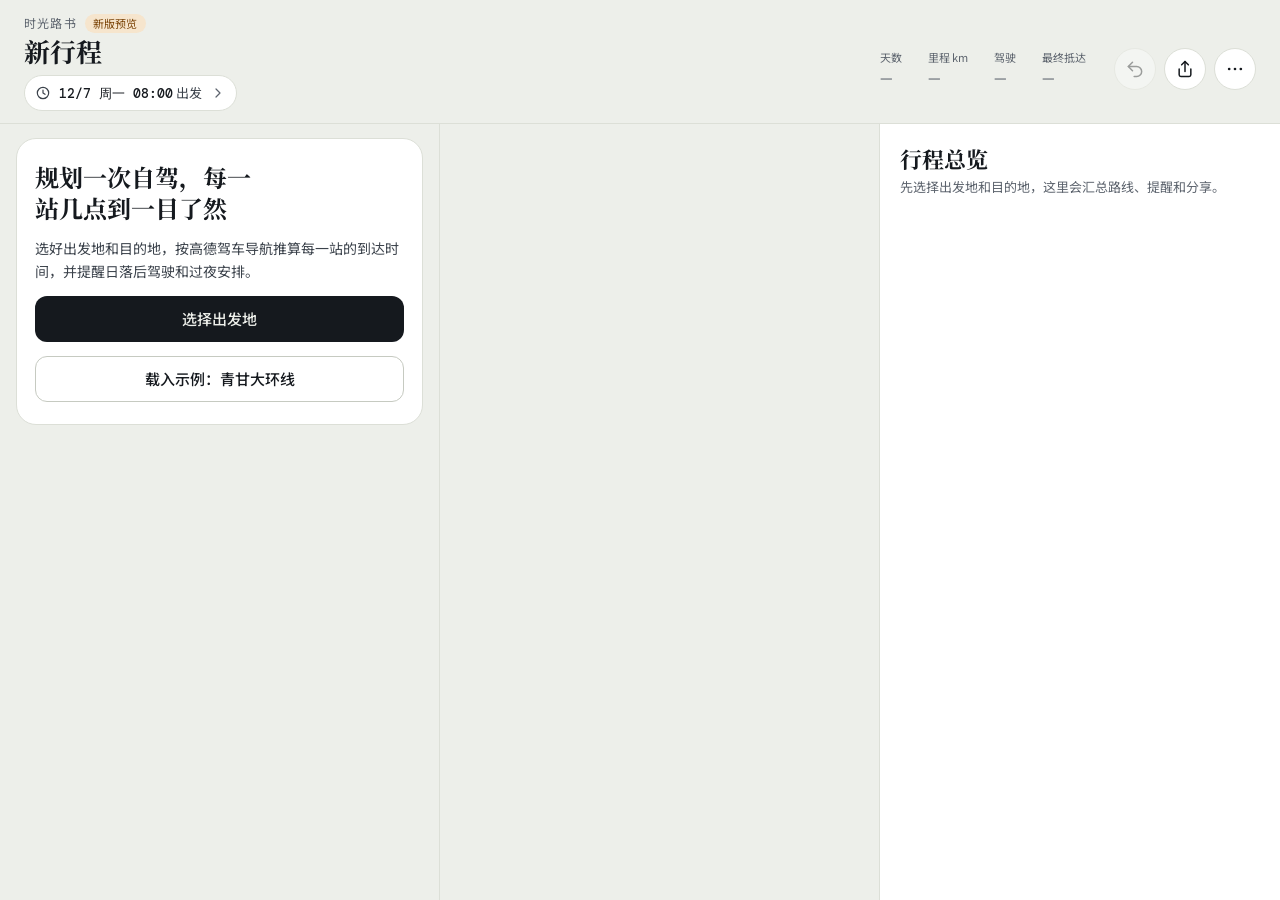
==== next/index.html @ 41a48119 "feat: add redesigned roadbook UI under /next/ with AMap navigation - New single-pass UI (one trip st" ====
<!doctype html>
<html lang="zh-CN">
<head>
  <meta charset="UTF-8">
  <meta name="viewport" content="width=device-width, initial-scale=1, viewport-fit=cover, interactive-widget=resizes-content">
  <meta name="theme-color" content="#EDEFEA" media="(prefers-color-scheme: light)">
  <meta name="theme-color" content="#0E1114" media="(prefers-color-scheme: dark)">
  <title>时光路书</title>
  <link rel="preconnect" href="https://fonts.googleapis.com">
  <link rel="preconnect" href="https://fonts.gstatic.com" crossorigin>
  <link rel="stylesheet" href="https://fonts.googleapis.com/css2?family=DM+Mono:wght@400;500&family=Noto+Sans+SC:wght@400;500;700&family=Noto+Serif+SC:wght@600;700&display=swap">
  <link rel="stylesheet" href="./app.css?v=20261012-next2">
  <script>try{var t=localStorage.getItem('roadbook.theme');if(t==='dark'||t==='light')document.documentElement.dataset.theme=t;}catch(e){}</script>
</head>
<body>
<div class="app" id="app">
  <header class="top">
    <div class="collapsible"><div>
      <div class="brand-row">时光路书 <span class="tag">新版预览</span></div>
      <h1 id="tripName">新行程</h1>
      <button class="depart-chip press" id="departChip" type="button"></button>
    </div></div>
    <div class="stats" aria-label="行程摘要">
      <div class="stat"><span>天数</span><strong id="stDays">—</strong></div>
      <div class="stat"><span>里程 km</span><strong id="stKm">—</strong></div>
      <div class="stat"><span>驾驶</span><strong id="stDrive">—</strong></div>
      <div class="stat"><span>最终抵达</span><strong id="stEnd">—</strong></div>
    </div>
    <div class="top-actions">
      <button class="icon-btn press" id="undoBtn" type="button" aria-label="撤销上一步" title="撤销（⌘Z）" disabled></button>
      <button class="icon-btn press" id="shareBtn" type="button" aria-label="分享与导出"></button>
      <button class="icon-btn press" id="moreBtn" type="button" aria-label="更多操作" aria-haspopup="menu" aria-expanded="false"></button>
    </div>
    <nav class="daychips" id="dayChips" aria-label="按天跳转"></nav>
  </header>

  <div class="panes">
    <section class="pane pane-trip is-active" id="paneTrip" aria-label="行程时间轴">
      <div class="pane-inner">
        <section class="welcome" id="welcome" hidden>
          <h2>规划一次自驾，每一站几点到一目了然</h2>
          <p>选好出发地和目的地，按高德驾车导航推算每一站的到达时间，并提醒日落后驾驶和过夜安排。</p>
          <button class="btn btn-primary press" id="pickOrigin" type="button">选择出发地</button>
          <button class="btn btn-ghost press" id="loadSample" type="button">载入示例：青甘大环线</button>
        </section>
        <section class="warns" id="warns" data-open="false" hidden>
          <button class="warns-head" id="warnsToggle" type="button" aria-expanded="false" aria-controls="warnsList"></button>
          <div class="warns-list" id="warnsList"><div id="warnsItems"></div></div>
        </section>
        <div class="tl-tools" id="tlTools">
          <h2>时间轴</h2>
          <button class="tool-btn press" id="reorderBtn" type="button"></button>
        </div>
        <div class="tl" id="tl"></div>
        <button class="add-big press" id="addBtn" type="button"></button>
        <p class="foot" id="foot">里程与驾驶时长来自高德驾车导航（高速优先）的基础预计时长，不含休息与临时路况。</p>
      </div>
    </section>

    <section class="pane pane-map" id="paneMap" aria-label="路线地图">
      <div class="pane-inner">
        <div class="map-days" id="mapDays" role="group" aria-label="按天筛选路线"></div>
        <div class="map-wrap" id="mapWrap">
          <div class="map" id="map">
            <svg id="mapSvg" aria-hidden="true"></svg>
            <div id="pins"></div>
            <div class="amap" id="amap" aria-label="高德地图路线"></div>
            <span class="map-loading" id="mapLoading" hidden><i class="spin"></i>正在加载高德地图</span>
            <span class="map-note" id="mapNote">示意图 · 高德地图暂不可用</span>
          </div>
        </div>
        <div class="day-list" id="dayList"></div>
      </div>
    </section>

    <section class="pane pane-done" id="paneDone" aria-label="总览">
      <div class="pane-inner" id="doneInner"></div>
    </section>

    <aside class="inspector" id="inspector" aria-label="站点详情与总览"></aside>
  </div>

  <nav class="tabbar" role="tablist" aria-label="视图">
    <span class="tab-ind" id="tabInd"></span>
    <button class="tab" role="tab" data-tab="trip" aria-selected="true" type="button"></button>
    <button class="tab" role="tab" data-tab="map" aria-selected="false" type="button"></button>
    <button class="tab" role="tab" data-tab="done" aria-selected="false" type="button"></button>
  </nav>
</div>

<div class="layer" id="layer" hidden>
  <div class="scrim" id="scrim"></div>
  <section class="sheet" id="sheet" role="dialog" aria-modal="true" aria-label="编辑" tabindex="-1">
    <div class="grab" aria-hidden="true"></div>
    <div class="sheet-body" id="sheetBody"></div>
  </section>
</div>

<div class="toast" id="toast" role="status" aria-live="polite"><span id="toastMsg"></span><button id="toastUndo" type="button" hidden>撤销</button></div>

<!-- config.js 只包含公开的 Worker 地址；高德 Key 与安全码留在 Worker Secrets。 -->
<script src="../config.js?v=20260911-turnstile1"></script>
<script src="./api.js?v=20261012-next1"></script>
<script src="./app.js?v=20261012-next2"></script>
</body>
</html>
---- next/app.css ----
/* Layout: phone = header + one scrolling pane + tab bar, panels slide up as sheets.
   Desktop (>=1000px) = header over three columns: timeline | map | inspector. */
:root{
  --bg:#EDEFEA; --surface:#FFFFFF; --surface-2:#F6F7F3; --sunken:#E4E7E0;
  --ink:#15191E; --ink-2:#3B424B; --ink-3:#5C636D; --line:#DCDFD7; --line-2:#C6CAC1;
  --accent:#B4640F; --accent-ink:#FFFFFF; --accent-soft:#F6E5CD;
  --warn-bg:#FFF4E2; --warn-line:#EFD2A6; --warn-ink:#7A4306; --warn-chip:#FFE3BA;
  --ok-bg:#E1EFE4; --ok-ink:#1E6A34; --danger:#A3261D; --danger-line:#EDCDC9; --on-danger:#FFFFFF;
  --night-bg:#E6E9F3; --night-ink:#283353;
  --route:#2F6FD1; --route-halo:#FFFFFF; --map-bg:#E3E7DE; --map-grid:#D2D7CC;
  --scrim:rgba(17,20,24,.38); --toast-act:#F3B66A; --pulse:rgba(180,100,15,.45);
  --shadow:0 1px 2px rgba(20,24,28,.05),0 6px 20px rgba(20,24,28,.07);
  --shadow-lift:0 10px 30px rgba(20,24,28,.18),0 2px 6px rgba(20,24,28,.10);
  --f-display:'Noto Serif SC','Songti SC','STSong',serif;
  --f-body:'Noto Sans SC','PingFang SC','Hiragino Sans GB','Microsoft YaHei',system-ui,sans-serif;
  --f-mono:'DM Mono',ui-monospace,'SF Mono',Menlo,monospace;
  --spring:cubic-bezier(.32,.72,0,1); --out:cubic-bezier(.2,.8,.2,1);
}
@media (prefers-color-scheme: dark){:root:not([data-theme="light"]){
  --bg:#0E1114; --surface:#171B20; --surface-2:#1C2127; --sunken:#11151A;
  --ink:#E8EBEE; --ink-2:#BCC2C9; --ink-3:#8E959E; --line:#272D34; --line-2:#39414A;
  --accent:#E3A050; --accent-ink:#1A1206; --accent-soft:#3A2A15;
  --warn-bg:#251E13; --warn-line:#4A3820; --warn-ink:#F2C27F; --warn-chip:#45331A;
  --ok-bg:#15281B; --ok-ink:#8BD19E; --danger:#F08A80; --danger-line:#4A2522; --on-danger:#1A0806;
  --night-bg:#1B2135; --night-ink:#C7CFEC;
  --route:#6EA2F0; --route-halo:#0E1114; --map-bg:#15191D; --map-grid:#20262C;
  --scrim:rgba(0,0,0,.55); --toast-act:#9A520A; --pulse:rgba(227,160,80,.5);
  --shadow:0 1px 2px rgba(0,0,0,.4),0 6px 20px rgba(0,0,0,.3);
  --shadow-lift:0 12px 34px rgba(0,0,0,.55),0 2px 6px rgba(0,0,0,.4);
  color-scheme:dark;
}}
:root[data-theme="dark"]{
  --bg:#0E1114; --surface:#171B20; --surface-2:#1C2127; --sunken:#11151A;
  --ink:#E8EBEE; --ink-2:#BCC2C9; --ink-3:#8E959E; --line:#272D34; --line-2:#39414A;
  --accent:#E3A050; --accent-ink:#1A1206; --accent-soft:#3A2A15;
  --warn-bg:#251E13; --warn-line:#4A3820; --warn-ink:#F2C27F; --warn-chip:#45331A;
  --ok-bg:#15281B; --ok-ink:#8BD19E; --danger:#F08A80; --danger-line:#4A2522; --on-danger:#1A0806;
  --night-bg:#1B2135; --night-ink:#C7CFEC;
  --route:#6EA2F0; --route-halo:#0E1114; --map-bg:#15191D; --map-grid:#20262C;
  --scrim:rgba(0,0,0,.55); --toast-act:#9A520A; --pulse:rgba(227,160,80,.5);
  --shadow:0 1px 2px rgba(0,0,0,.4),0 6px 20px rgba(0,0,0,.3);
  --shadow-lift:0 12px 34px rgba(0,0,0,.55),0 2px 6px rgba(0,0,0,.4);
  color-scheme:dark;
}

*,*::before,*::after{box-sizing:border-box}
[hidden]{display:none!important}
html,body{height:100%;margin:0}
body{background:var(--bg);color:var(--ink);font-family:var(--f-body);font-size:15px;line-height:1.5;overflow:hidden;-webkit-font-smoothing:antialiased;-webkit-tap-highlight-color:transparent}
button{font:inherit;color:inherit;background:none;border:0;padding:0;margin:0;cursor:pointer;text-align:inherit}
button:disabled{cursor:default}
input{font:inherit;color:inherit}
h1,h2,h3,p{margin:0}
:focus-visible{outline:2px solid var(--accent);outline-offset:2px}
.mono{font-family:var(--f-mono);font-variant-numeric:tabular-nums}
.ic{display:inline-flex;flex:none}
.stack{display:flex;flex-direction:column;min-width:0}
.g6{gap:6px}.g10{gap:10px}.g14{gap:14px}
.lbl{font-size:12px;color:var(--ink-3);letter-spacing:.02em}
.press{transition:transform .18s var(--out),background-color .2s,border-color .2s,color .2s,box-shadow .2s}
.press:active:not(:disabled){transform:scale(.96)}
.sr-copy{position:fixed;left:-9999px;top:0;opacity:0}

/* ---------- shell ---------- */
.app{height:100%;display:grid;grid-template-columns:minmax(0,1fr);grid-template-rows:auto minmax(0,1fr) auto;max-width:620px;margin:0 auto;position:relative;background:var(--bg)}
.top{position:relative;z-index:6;padding:calc(12px + env(safe-area-inset-top,0px)) 16px 0;background:var(--bg);border-bottom:1px solid var(--line)}
.collapsible{display:grid;grid-template-rows:1fr;transition:grid-template-rows .36s var(--spring),opacity .22s}
.collapsible>div{min-height:0;overflow:hidden}
.app.collapsed .collapsible{grid-template-rows:0fr;opacity:0}
.brand-row{display:flex;align-items:center;gap:8px;font-size:12px;color:var(--ink-3);letter-spacing:.1em}
.tag{letter-spacing:.02em;font-size:11px;padding:1px 8px;border-radius:999px;background:var(--accent-soft);color:var(--warn-ink)}
h1{font-family:var(--f-display);font-size:26px;line-height:1.25;font-weight:700;margin-top:2px;padding-right:150px;text-wrap:balance}
.depart-chip{display:inline-flex;align-items:center;gap:8px;min-height:36px;margin:10px 0 12px;padding:0 10px 0 10px;border-radius:999px;background:var(--surface);border:1px solid var(--line);font-size:13px;color:var(--ink-2);max-width:100%}
.depart-chip strong{font-family:var(--f-mono);font-weight:500;color:var(--ink)}
.depart-chip .ic:last-child{color:var(--ink-3)}
.top-actions{position:absolute;right:16px;top:calc(14px + env(safe-area-inset-top,0px));display:flex;gap:8px;transition:opacity .2s,transform .3s var(--spring)}
.app.collapsed .top-actions{opacity:0;transform:translateY(-8px);pointer-events:none}
.icon-btn{width:42px;height:42px;border-radius:999px;display:grid;place-items:center;background:var(--surface);border:1px solid var(--line)}
.icon-btn:disabled{opacity:.38}
.stats{display:grid;grid-template-columns:minmax(0,.8fr) minmax(0,1fr) minmax(0,1fr) minmax(0,1.55fr);background:var(--surface);border:1px solid var(--line);border-radius:14px;padding:8px 0;margin-bottom:10px}
.stat{display:flex;flex-direction:column;align-items:center;gap:1px;min-width:0;overflow:hidden}
.stat+.stat{border-left:1px solid var(--line)}
.stat span{font-size:11px;color:var(--ink-3)}
.stat strong{display:inline-block;font-family:var(--f-mono);font-variant-numeric:tabular-nums;font-size:15px;font-weight:500;white-space:nowrap}
.daychips{display:flex;gap:6px;overflow-x:auto;scrollbar-width:none;margin:0 -16px;padding:0 16px 10px;scroll-padding-inline:16px}
.daychips::-webkit-scrollbar{display:none}
.dchip{flex:none;display:flex;flex-direction:column;gap:3px;padding:7px 11px 9px;min-width:84px;border-radius:12px;border:1px solid var(--line);background:var(--surface)}
.dchip b{font-size:13px}
.dchip span{font-size:11px;color:var(--ink-3)}
.dchip i{display:block;height:3px;border-radius:2px;background:var(--sunken);position:relative;overflow:hidden;margin-top:2px}
.dchip i::after{content:"";position:absolute;inset:0 auto 0 0;width:var(--w,0%);background:var(--accent);border-radius:2px;transition:width .4s var(--spring)}
.dchip.long i::after{background:var(--danger)}
.dchip.on{background:var(--ink);border-color:var(--ink);color:var(--bg)}
.dchip.on span{color:inherit;opacity:.72}
.dchip.on i{background:color-mix(in srgb,var(--bg) 25%,transparent)}

.panes{position:relative;min-height:0}
.pane{position:absolute;inset:0;overflow-y:auto;overscroll-behavior:contain;display:none}
.pane.is-active{display:block}
.inspector{display:none}
.pane-inner{padding:14px 16px 40px;display:flex;flex-direction:column;gap:14px}

/* ---------- warnings ---------- */
.warns{background:var(--warn-bg);border:1px solid var(--warn-line);border-radius:16px;overflow:hidden}
.warns-head{display:flex;align-items:center;gap:8px;width:100%;padding:12px 14px;color:var(--warn-ink);font-weight:700;font-size:14px}
.warns-head .ic:last-child{margin-left:auto;transition:transform .3s var(--spring)}
.warns[data-open="true"] .warns-head .ic:last-child{transform:rotate(90deg)}
.warns-list{display:grid;grid-template-rows:0fr;transition:grid-template-rows .34s var(--spring)}
.warns[data-open="true"] .warns-list{grid-template-rows:1fr}
.warns-list>div{min-height:0;overflow:hidden;display:flex;flex-direction:column;padding:0 6px}
.warn-item{display:flex;align-items:center;gap:8px;min-height:40px;padding:6px 8px 6px 34px;border-radius:10px;font-size:13px;color:var(--warn-ink);text-align:left}
.warn-item:last-child{margin-bottom:6px}
.warn-item:hover{background:var(--warn-chip)}
.warn-item span{flex:1}

/* ---------- timeline ---------- */
.tl-tools{display:flex;align-items:center;justify-content:space-between;gap:8px}
.tl-tools h2{font-size:13px;color:var(--ink-3);font-weight:500;letter-spacing:.06em}
.tool-btn{display:inline-flex;align-items:center;gap:6px;height:36px;padding:0 12px;border-radius:10px;border:1px solid var(--line);background:var(--surface);font-size:13px}
.tl{--tc:50px;--rc:20px;--g:10px;position:relative;display:flex;flex-direction:column}
.tl::before{content:"";position:absolute;top:12px;bottom:18px;left:calc(var(--tc) + var(--g) + var(--rc)/2 - 1px);width:2px;border-radius:1px;background:var(--line)}
.row{display:grid;grid-template-columns:var(--tc) var(--rc) minmax(0,1fr);column-gap:var(--g);align-items:center;position:relative}
.row-day{position:sticky;top:-14px;z-index:4;background:var(--bg);display:flex;align-items:baseline;justify-content:space-between;flex-wrap:wrap;gap:4px 10px;padding:16px 0 8px}
.row-day h3{font-family:var(--f-display);font-size:19px;font-weight:700}
.day-l{display:flex;align-items:baseline;gap:8px}
.day-date{font-size:13px;color:var(--ink-3)}
.day-r{display:flex;align-items:center;gap:6px;font-size:12px;color:var(--ink-3)}
.pill{font-size:11px;font-weight:700;border-radius:6px;padding:2px 7px;white-space:nowrap}
.pill.warn{background:var(--warn-chip);color:var(--warn-ink)}
.tcol{display:flex;flex-direction:column;align-items:flex-end;gap:2px}
.time{font-family:var(--f-mono);font-variant-numeric:tabular-nums;font-size:16px;font-weight:500}
.time.flash{animation:timeFlash 1.3s var(--out) both}
@keyframes timeFlash{0%{color:var(--accent)}70%{color:var(--accent)}100%{color:var(--ink)}}
.delta{font-family:var(--f-mono);font-size:10.5px;line-height:1.5;padding:0 5px;border-radius:5px;background:var(--accent-soft);color:var(--warn-ink);white-space:nowrap}
.delta.neg{background:var(--ok-bg);color:var(--ok-ink)}
.dot{justify-self:center;width:14px;height:14px;border-radius:50%;background:var(--c,var(--line-2));box-shadow:0 0 0 3px var(--bg);transition:background .4s}
.ring{justify-self:center;width:12px;height:12px;border-radius:50%;border:2px solid var(--ink);background:var(--bg);box-shadow:0 0 0 3px var(--bg)}
.row-dep{min-height:38px}
.row-dep .t{font-family:var(--f-mono);font-size:14px;text-align:right}
.dep-body{display:flex;align-items:center;gap:8px;font-size:13px;color:var(--ink-2)}
.dep-edit{display:inline-flex;align-items:center;gap:4px;height:30px;padding:0 10px;border-radius:999px;border:1px solid var(--line);background:var(--surface);font-size:12px;color:var(--ink-2)}
.row-stop{padding:3px 0}
.swipe{position:relative;border-radius:14px}
.swipe-acts{position:absolute;top:0;bottom:0;right:0;display:flex;gap:6px;opacity:var(--reveal,0);transition:opacity .2s}
.sa{width:68px;border-radius:12px;display:flex;flex-direction:column;align-items:center;justify-content:center;gap:2px;font-size:12px;font-weight:500}
.sa-skip{background:var(--sunken);color:var(--ink)}
.sa-del{background:var(--danger);color:var(--on-danger)}
.card{position:relative;z-index:1;display:flex;flex-direction:column;gap:4px;width:100%;padding:11px 12px;background:var(--surface);border:1px solid var(--line);border-radius:14px;touch-action:pan-y;user-select:none;-webkit-user-select:none;transition:transform .42s var(--spring),border-color .2s,box-shadow .2s,background-color .2s}
.card:hover{border-color:var(--line-2)}
.card:active{background:var(--surface-2)}
.row-stop.is-sel .card{border-color:var(--ink);box-shadow:0 0 0 1px var(--ink)}
.row-stop.skipped .card{background:transparent;border-style:dashed}
.row-stop.skipped .name{color:var(--ink-3);text-decoration:line-through;text-decoration-thickness:1px}
.row-stop.skipped .dot{background:var(--bg);box-shadow:0 0 0 3px var(--bg),inset 0 0 0 2px var(--line-2)}
.card-top{display:flex;align-items:baseline;gap:8px;min-width:0}
.num{font-family:var(--f-mono);font-size:12px;font-weight:500;color:var(--accent)}
.name{font-size:16px;font-weight:700;line-height:1.35;overflow-wrap:anywhere}
.card-meta{display:flex;align-items:center;gap:4px 10px;flex-wrap:wrap;font-size:12.5px;color:var(--ink-3)}
.phase{display:inline-flex;align-items:center;gap:5px;color:var(--ink-2)}
.phase i{width:8px;height:8px;border-radius:50%;background:var(--c,var(--line-2))}
.row-leg{min-height:40px}
.leg-body{display:flex;align-items:center;gap:8px;flex-wrap:wrap;min-height:40px;padding:2px 0;font-size:13px;color:var(--ink-3)}
.leg-add{margin-left:auto;width:32px;height:32px;border-radius:50%;display:grid;place-items:center;color:var(--ink-3);border:1px dashed var(--line-2)}
.leg-add:hover{color:var(--ink);border-color:var(--ink-3)}
@media (hover:hover){.leg-add{opacity:0}.row-leg:hover .leg-add,.leg-add:focus-visible{opacity:1}}
.row-night{padding:4px 0}
.night{grid-column:3;display:flex;align-items:center;gap:8px;flex-wrap:wrap;padding:8px 8px 8px 12px;border-radius:12px;background:var(--night-bg);color:var(--night-ink);font-size:13px;transition:background .3s,color .3s}
.night b{font-weight:700}
.night.warn{background:var(--warn-chip);color:var(--warn-ink)}
.night-btn{margin-left:auto;height:30px;padding:0 10px;border-radius:8px;background:var(--surface);color:var(--ink);font-size:12px;font-weight:500;border:1px solid var(--warn-line)}
.pulse{animation:pulse 1s var(--out) .25s}
@keyframes pulse{0%{box-shadow:0 0 0 0 var(--pulse)}60%{box-shadow:0 0 0 8px transparent}100%{box-shadow:0 0 0 0 transparent}}
.add-big{display:flex;align-items:center;justify-content:center;gap:8px;height:50px;border-radius:14px;border:1.5px dashed var(--line-2);font-size:15px;font-weight:500;color:var(--ink)}
.add-big:hover{border-color:var(--ink-3);background:var(--surface-2)}
.empty{padding:18px;border-radius:16px;background:var(--surface);border:1px solid var(--line);font-size:14px;color:var(--ink-2)}
.foot{font-size:12px;color:var(--ink-3);line-height:1.6}

/* ---------- map ---------- */
.pane-map .pane-inner{gap:12px}
.map-days{display:flex;gap:6px;overflow-x:auto;scrollbar-width:none;padding-bottom:2px}
.map-days::-webkit-scrollbar{display:none}
.mchip{flex:none;height:34px;padding:0 12px;border-radius:999px;border:1px solid var(--line);background:var(--surface);font-size:13px}
.mchip[aria-pressed="true"]{background:var(--ink);color:var(--bg);border-color:var(--ink)}
.map-wrap{position:relative;display:flex;align-items:center;justify-content:center;min-height:0}
.map{position:relative;border-radius:18px;background:var(--map-bg);border:1px solid var(--line);overflow:hidden;flex:none}
.map svg{position:absolute;inset:0;width:100%;height:100%;display:block}
.g-line{stroke:var(--map-grid);fill:none}
.leg-h{stroke:var(--route-halo);fill:none;stroke-linecap:round;transition:opacity .3s}
.leg-l{stroke:var(--route);fill:none;stroke-linecap:round;transition:opacity .3s,stroke .3s}
.leg-l.hot{stroke:var(--accent)}
.dim{opacity:.18}
.pin{position:absolute;transform:translate(-50%,-50%);width:30px;height:30px;border-radius:50%;display:grid;place-items:center;background:var(--surface);color:var(--ink);border:1.5px solid var(--ink);font-family:var(--f-mono);font-size:11px;font-weight:500;transition:transform .3s var(--spring),background .2s,color .2s,opacity .3s;z-index:1}
.pin:hover{z-index:3}
.pin.on{background:var(--ink);color:var(--bg);transform:translate(-50%,-50%) scale(1.18);z-index:4}
.pin.night::after{content:"";position:absolute;right:-3px;top:-3px;width:9px;height:9px;border-radius:50%;background:var(--night-ink);box-shadow:0 0 0 2px var(--map-bg)}
.pin .pl{position:absolute;bottom:calc(100% + 7px);left:50%;transform:translateX(-50%) translateY(4px);white-space:nowrap;padding:3px 8px;border-radius:8px;background:var(--ink);color:var(--bg);font-family:var(--f-body);font-size:12px;opacity:0;pointer-events:none;transition:opacity .2s,transform .25s var(--spring)}
.pin.on .pl,.pin:hover .pl,.pin:focus-visible .pl{opacity:1;transform:translateX(-50%)}
.map-note{position:absolute;right:10px;bottom:8px;font-size:11px;color:var(--ink-3)}
.day-list{display:flex;flex-direction:column}
.day-line{display:flex;align-items:baseline;justify-content:space-between;gap:10px;min-height:48px;padding:6px 2px;border-bottom:1px solid var(--line);text-align:left;width:100%}
.day-line b{font-size:14px}
.day-line span{font-size:13px;color:var(--ink-3)}

/* ---------- panels (overview / done) ---------- */
.ov-head h2{font-family:var(--f-display);font-size:22px}
.ov-head p{font-size:13px;color:var(--ink-3);margin-top:2px}
.panel{background:var(--surface);border:1px solid var(--line);border-radius:16px;padding:16px;display:flex;flex-direction:column;gap:10px}
.panel h3{font-size:15px;font-weight:700}
.panel p{font-size:13px;color:var(--ink-2);line-height:1.6}
.status{flex-direction:row;align-items:center;gap:12px}
.okdot{width:36px;height:36px;border-radius:50%;display:grid;place-items:center;background:var(--ok-bg);color:var(--ok-ink);flex:none}
.btn{display:inline-flex;align-items:center;justify-content:center;gap:8px;min-height:46px;padding:0 16px;border-radius:12px;font-size:15px;font-weight:500}
.btn-sm{min-height:36px;padding:0 12px;font-size:13px;border-radius:10px}
.btn-primary{background:var(--ink);color:var(--bg)}
.btn-accent{background:var(--accent);color:var(--accent-ink)}
.btn-ghost{background:var(--surface);border:1px solid var(--line-2)}
.btn.loading{opacity:.7}
.btn.loading .ic{animation:spin 1s linear infinite}
@keyframes spin{to{transform:rotate(360deg)}}
.btn-row{display:grid;grid-template-columns:repeat(2,minmax(0,1fr));gap:8px}
.wl{display:flex;flex-direction:column}
.wl .warn-item{padding-left:8px}

/* ---------- editor ---------- */
.ed{display:flex;flex-direction:column;gap:14px}
.ed-back{display:none;align-items:center;gap:4px;align-self:flex-start;height:34px;padding:0 10px 0 4px;border-radius:9px;font-size:13px;color:var(--ink-2)}
.ed-back:hover{background:var(--sunken)}
.ed-head{display:flex;align-items:flex-start;justify-content:space-between;gap:12px}
.ed-num{font-family:var(--f-mono);font-size:12px;color:var(--accent)}
.ed-name{font-family:var(--f-display);font-size:22px;line-height:1.3;font-weight:700;text-wrap:balance}
.ed-region{font-size:13px;color:var(--ink-3)}
.sunbox{background:var(--surface-2);border:1px solid var(--line);border-radius:16px;padding:12px 14px 10px;display:flex;flex-direction:column;gap:8px}
.sun-top{display:flex;align-items:flex-end;justify-content:space-between;gap:8px;flex-wrap:wrap}
.big{display:inline-block;font-family:var(--f-mono);font-variant-numeric:tabular-nums;font-size:28px;font-weight:500;line-height:1.2}
.phase-lg{display:inline-flex;align-items:center;gap:6px;font-size:13px;color:var(--ink-2);padding:4px 10px;border-radius:999px;background:var(--surface);border:1px solid var(--line)}
.phase-lg i{width:10px;height:10px;border-radius:50%;background:var(--c)}
.daybar{position:relative;height:10px;border-radius:5px;margin-top:8px}
.daybar .stay{position:absolute;top:-4px;bottom:-4px;border:2px solid var(--ink);border-radius:7px;transition:left .42s var(--spring),width .42s var(--spring)}
.daybar .mk{position:absolute;top:50%;width:4px;height:20px;border-radius:2px;background:var(--ink);transform:translate(-50%,-50%);box-shadow:0 0 0 2px var(--surface-2);transition:left .42s var(--spring)}
.ticks{display:flex;justify-content:space-between;font-size:10.5px;color:var(--ink-3)}
.sun-text{font-size:13px;color:var(--ink-2)}
.note{font-size:14px;color:var(--ink-2);padding:12px 14px;border-radius:12px;background:var(--surface-2)}
.seg{position:relative;display:grid;grid-template-columns:1fr 1fr;background:var(--sunken);border-radius:12px;padding:4px}
.seg button{position:relative;z-index:1;height:40px;border-radius:9px;font-size:14px;color:var(--ink-3);text-align:center;transition:color .25s}
.seg button[aria-pressed="true"]{color:var(--ink);font-weight:700}
.seg .thumb{position:absolute;top:4px;bottom:4px;left:4px;width:calc(50% - 4px);border-radius:9px;background:var(--surface);box-shadow:0 1px 3px rgba(0,0,0,.14);transition:transform .42s var(--spring)}
.seg.right .thumb{transform:translateX(100%)}
.stepper{display:flex;align-items:center;justify-content:space-between;gap:12px}
.step{width:54px;height:54px;border-radius:50%;display:grid;place-items:center;background:var(--surface);border:1px solid var(--line-2);touch-action:manipulation;user-select:none;-webkit-user-select:none;transition:transform .15s var(--out),background .15s,opacity .2s}
.step:active:not(:disabled){transform:scale(.9);background:var(--sunken)}
.step:disabled{opacity:.32}
.val{height:40px;overflow:hidden;display:flex;align-items:center;justify-content:center;font-size:26px;font-weight:700;min-width:0}
.val span{display:inline-block;white-space:nowrap}
.shake{animation:shake .32s}
@keyframes shake{25%{transform:translateX(-5px)}50%{transform:translateX(4px)}75%{transform:translateX(-2px)}}
.chips{display:flex;flex-wrap:wrap;gap:6px}
.chip{height:38px;padding:0 14px;border-radius:999px;border:1px solid var(--line-2);background:var(--surface);font-size:13.5px;text-align:center}
.chip[aria-pressed="true"]{background:var(--ink);border-color:var(--ink);color:var(--bg)}
.switch-row{display:flex;align-items:center;justify-content:space-between;gap:14px;min-height:52px;padding:4px 0}
.sw-t{font-size:14px;font-weight:500}
.sw-s{font-size:12px;color:var(--ink-3)}
.switch{position:relative;flex:none;width:52px;height:32px;border-radius:999px;background:var(--line-2);transition:background .25s}
.switch::after{content:"";position:absolute;top:3px;left:3px;width:26px;height:26px;border-radius:50%;background:#FFFFFF;box-shadow:0 1px 3px rgba(0,0,0,.28);transition:transform .38s var(--spring)}
.switch[aria-checked="true"]{background:var(--ok-ink)}
.switch[aria-checked="true"]::after{transform:translateX(20px)}
.result{display:flex;flex-direction:column;gap:3px;border-top:1px solid var(--line);padding-top:12px}
.result-row{display:flex;align-items:baseline;justify-content:space-between;gap:10px}
.res-v{display:inline-block;font-size:19px;font-weight:500}
.impact{font-size:12.5px;color:var(--ink-3)}
.acts{display:grid;grid-template-columns:repeat(4,minmax(0,1fr));gap:8px}
.act{min-height:54px;border-radius:12px;border:1px solid var(--line);display:flex;flex-direction:column;align-items:center;justify-content:center;gap:2px;font-size:12px;color:var(--ink-2);text-align:center}
.act:disabled{opacity:.35}
.act.danger{color:var(--danger);border-color:var(--danger-line)}
.fade-in{animation:fadeIn .26s var(--out)}
@keyframes fadeIn{from{opacity:0;transform:translateY(6px)}to{opacity:1;transform:none}}

/* ---------- sheet / dialog ---------- */
.layer{position:fixed;inset:0;z-index:50}
.scrim{position:absolute;inset:0;background:var(--scrim);opacity:0;transition:opacity .34s}
.sheet{position:absolute;left:0;right:0;bottom:0;margin:0 auto;max-width:620px;max-height:calc(100% - 36px);display:flex;flex-direction:column;background:var(--surface);color:var(--ink);border-radius:24px 24px 0 0;box-shadow:0 -10px 40px rgba(0,0,0,.18);transform:translateY(100%);transition:transform .44s var(--spring),opacity .22s;padding-bottom:env(safe-area-inset-bottom,0px);outline:none;will-change:transform}
.grab{flex:none;padding:8px 0 6px;touch-action:none;cursor:grab}
.grab::before{content:"";display:block;width:40px;height:5px;margin:0 auto;border-radius:3px;background:var(--line-2)}
.sheet-body{overflow-y:auto;overscroll-behavior:contain;padding:4px 16px 22px;min-height:0}
.layer.as-dialog .sheet{left:50%;right:auto;top:50%;bottom:auto;width:min(560px,calc(100% - 48px));max-height:min(780px,calc(100% - 64px));border-radius:22px;padding-bottom:0;transform:translate(-50%,-50%) scale(.96);opacity:0;box-shadow:var(--shadow-lift)}
.layer.as-dialog .grab{visibility:hidden;height:10px;padding:0}
.sh-head{display:flex;align-items:flex-start;justify-content:space-between;gap:12px;padding-bottom:4px;touch-action:none}
.sh-title{font-family:var(--f-display);font-size:21px;font-weight:700}
.sh-sub{font-size:13px;color:var(--ink-3)}
.search{display:flex;align-items:center;gap:8px;height:50px;padding:0 6px 0 12px;border-radius:14px;background:var(--surface-2);border:1px solid var(--line);color:var(--ink-3)}
.search:focus-within{border-color:var(--ink-3)}
.search input{flex:1;min-width:0;height:100%;border:0;background:transparent;outline:none;font-size:16px;color:var(--ink)}
.search input::placeholder{color:var(--ink-3)}
.res-list{display:flex;flex-direction:column;gap:2px;min-height:240px}
.res-h{font-size:12px;color:var(--ink-3);padding:6px 4px 2px}
.res{display:flex;align-items:center;gap:12px;width:100%;min-height:58px;padding:8px 10px;border-radius:12px;text-align:left}
.res:hover,.res[aria-selected="true"]{background:var(--surface-2)}
.res-pin{width:34px;height:34px;border-radius:50%;display:grid;place-items:center;background:var(--sunken);color:var(--ink-2);flex:none}
.res b{display:block;font-size:15px}
.res small{display:block;font-size:12px;color:var(--ink-3)}
.res em{margin-left:auto;font-style:normal;font-family:var(--f-mono);font-size:12px;color:var(--ink-3);white-space:nowrap}
.res mark{background:var(--accent-soft);color:inherit;border-radius:3px}
.sk{height:58px;border-radius:12px;background:linear-gradient(90deg,var(--surface-2) 25%,var(--sunken) 50%,var(--surface-2) 75%);background-size:200% 100%;animation:shimmer 1.1s linear infinite}
@keyframes shimmer{from{background-position:100% 0}to{background-position:-100% 0}}
.res-empty{padding:28px 8px;text-align:center;font-size:14px;color:var(--ink-3)}
.ro{display:flex;flex-direction:column;gap:6px;position:relative}
.ro-item{display:flex;align-items:center;gap:10px;min-height:56px;padding:6px 6px 6px 12px;border-radius:14px;background:var(--surface);border:1px solid var(--line);transition:transform .24s var(--out),box-shadow .2s,opacity .2s;position:relative}
.ro-item.lift{transition:box-shadow .2s;box-shadow:var(--shadow-lift);z-index:3;border-color:var(--line-2)}
.ro-item.skipped{opacity:.6}
.ro-item .num{width:22px}
.ro-txt{flex:1;min-width:0}
.ro-txt b{display:block;font-size:15px;overflow-wrap:anywhere}
.ro-txt small{display:block;font-size:12px;color:var(--ink-3)}
.grip{width:44px;height:44px;border-radius:10px;display:grid;place-items:center;color:var(--ink-3);touch-action:none;cursor:grab}
.grip:active{cursor:grabbing;background:var(--sunken)}

/* ---------- tab bar, toast, menu ---------- */
.tabbar{position:relative;display:grid;grid-template-columns:repeat(3,minmax(0,1fr));padding:6px 8px calc(8px + env(safe-area-inset-bottom,0px));background:var(--surface);border-top:1px solid var(--line);z-index:6}
.tab-ind{position:absolute;top:6px;left:8px;width:calc((100% - 16px)/3);height:50px;border-radius:14px;background:var(--sunken);transition:transform .44s var(--spring)}
.tab{position:relative;z-index:1;height:50px;display:flex;flex-direction:column;align-items:center;justify-content:center;gap:2px;font-size:11.5px;color:var(--ink-3);text-align:center}
.tab[aria-selected="true"]{color:var(--ink);font-weight:700}
.toast{position:fixed;left:50%;bottom:calc(88px + env(safe-area-inset-bottom,0px));z-index:70;display:flex;align-items:center;gap:6px;max-width:calc(100% - 32px);min-height:46px;padding:6px 6px 6px 16px;border-radius:14px;background:var(--ink);color:var(--bg);font-size:13.5px;box-shadow:var(--shadow-lift);transform:translate(-50%,24px);opacity:0;pointer-events:none;transition:transform .42s var(--spring),opacity .2s}
.toast.show{transform:translate(-50%,0);opacity:1;pointer-events:auto}
.toast span{padding-right:6px}
.toast button{height:34px;padding:0 12px;border-radius:9px;color:var(--toast-act);font-weight:700;white-space:nowrap}
.toast button:hover{background:color-mix(in srgb,var(--bg) 14%,transparent)}
.menu{position:fixed;z-index:80;min-width:200px;padding:6px;border-radius:14px;background:var(--surface);border:1px solid var(--line);box-shadow:var(--shadow-lift);transform-origin:top right}
.menu button{display:flex;align-items:center;gap:10px;width:100%;min-height:44px;padding:0 12px;border-radius:9px;font-size:14px}
.menu button:hover,.menu button:focus-visible{background:var(--surface-2)}
.menu hr{border:0;border-top:1px solid var(--line);margin:4px 6px}

/* ---------- desktop ---------- */
@media (min-width:1000px){
  .app{max-width:none;grid-template-columns:minmax(380px,440px) minmax(0,1fr) minmax(360px,400px);grid-template-rows:auto minmax(0,1fr)}
  .top{grid-column:1/-1;display:grid;grid-template-columns:minmax(0,1fr) auto auto;align-items:center;column-gap:28px;padding:14px 24px 0}
  .collapsible{grid-column:1;grid-row:1}
  h1{padding-right:0}
  .depart-chip{margin:8px 0 12px}
  .stats{grid-column:2;grid-row:1;display:flex;gap:26px;background:none;border:0;border-radius:0;padding:0;margin:0}
  .stat{align-items:flex-start}
  .stat+.stat{border:0}
  .stat strong{font-size:17px}
  .top-actions{position:static;grid-column:3;grid-row:1}
  .daychips{grid-column:1/-1;margin:0 -24px;padding:2px 24px 12px}
  .panes{display:contents}
  .pane{position:relative;inset:auto;display:block;grid-row:2;border-right:1px solid var(--line)}
  .pane-trip{grid-column:1}
  .pane-map,.pane-map.is-active{grid-column:2;display:flex;flex-direction:column;overflow:hidden}
  .pane-map .pane-inner{flex:1;min-height:0;padding:16px 20px 20px}
  .pane-map .map-wrap{flex:1}
  .pane-map .day-list{display:none}
  .pane-done{display:none!important}
  .inspector{display:block;grid-column:3;grid-row:2;overflow-y:auto;overscroll-behavior:contain;background:var(--surface);padding:18px 20px 40px}
  .tabbar{display:none}
  .toast{bottom:28px}
  .ed-back{display:inline-flex}
  .ed-close{display:none}
  .row-day{top:-14px}
}
@media (prefers-reduced-motion: reduce){
  *,*::before,*::after{transition-duration:0s!important;animation-duration:0s!important;animation-delay:0s!important}
}

/* ---------- live navigation states ---------- */
.spin{width:14px;height:14px;border-radius:50%;border:2px solid var(--line-2);border-top-color:var(--accent);animation:spin .8s linear infinite;flex:none}
.leg-state{display:inline-flex;align-items:center;gap:6px}
.leg-err{color:var(--danger)}
.leg-retry{height:30px;padding:0 10px;border-radius:8px;border:1px solid var(--danger-line);background:var(--surface);color:var(--danger);font-size:12px;font-weight:500}
.row-stop.unknown .time{color:var(--ink-3)}
.row-stop.unknown .dot{background:var(--bg);box-shadow:0 0 0 3px var(--bg),inset 0 0 0 2px var(--line-2)}
.stat strong.muted{color:var(--ink-3);font-family:var(--f-body);font-size:14px}
.welcome{display:flex;flex-direction:column;gap:14px;padding:22px 18px;border-radius:20px;background:var(--surface);border:1px solid var(--line)}
.welcome h2{font-family:var(--f-display);font-size:24px;line-height:1.3;text-wrap:balance}
.welcome p{font-size:14px;color:var(--ink-2);line-height:1.6}
.welcome .btn{width:100%}
.res-err{display:flex;flex-direction:column;align-items:center;gap:10px;padding:28px 8px;text-align:center;font-size:14px;color:var(--danger)}
.res-note{font-size:12px;color:var(--ink-3);padding:4px}
.date-in{height:38px;padding:0 10px;border-radius:999px;border:1px solid var(--line-2);background:var(--surface);color:var(--ink);font-family:var(--f-mono);font-size:13.5px}
.origin-row{display:flex;align-items:center;justify-content:space-between;gap:12px;padding:10px 12px;border-radius:12px;background:var(--surface-2);border:1px solid var(--line)}
.origin-row b{display:block;font-size:15px}
.origin-row small{display:block;font-size:12px;color:var(--ink-3)}
.amap{position:absolute;inset:0;display:none}
.map.is-amap .amap{display:block}
.map.is-amap svg,.map.is-amap #pins,.map.is-amap .map-note{display:none}
.map-loading{position:absolute;left:10px;top:10px;z-index:5;display:inline-flex;align-items:center;gap:8px;height:30px;padding:0 10px;border-radius:999px;background:var(--surface);border:1px solid var(--line);font-size:12px;color:var(--ink-2)}
.apin{width:30px;height:30px;border-radius:50%;display:grid;place-items:center;background:var(--surface);color:var(--ink);border:1.5px solid var(--ink);font:500 11px/1 var(--f-mono);box-shadow:var(--shadow);cursor:pointer;transition:transform .3s var(--spring)}
.apin.on{background:var(--ink);color:var(--bg);transform:scale(1.18)}
.apin.dim{opacity:.35}
.apin.night{box-shadow:var(--shadow),0 0 0 3px var(--night-bg)}
.legacy{font-size:12.5px;color:var(--ink-3)}
.legacy a{color:var(--accent)}
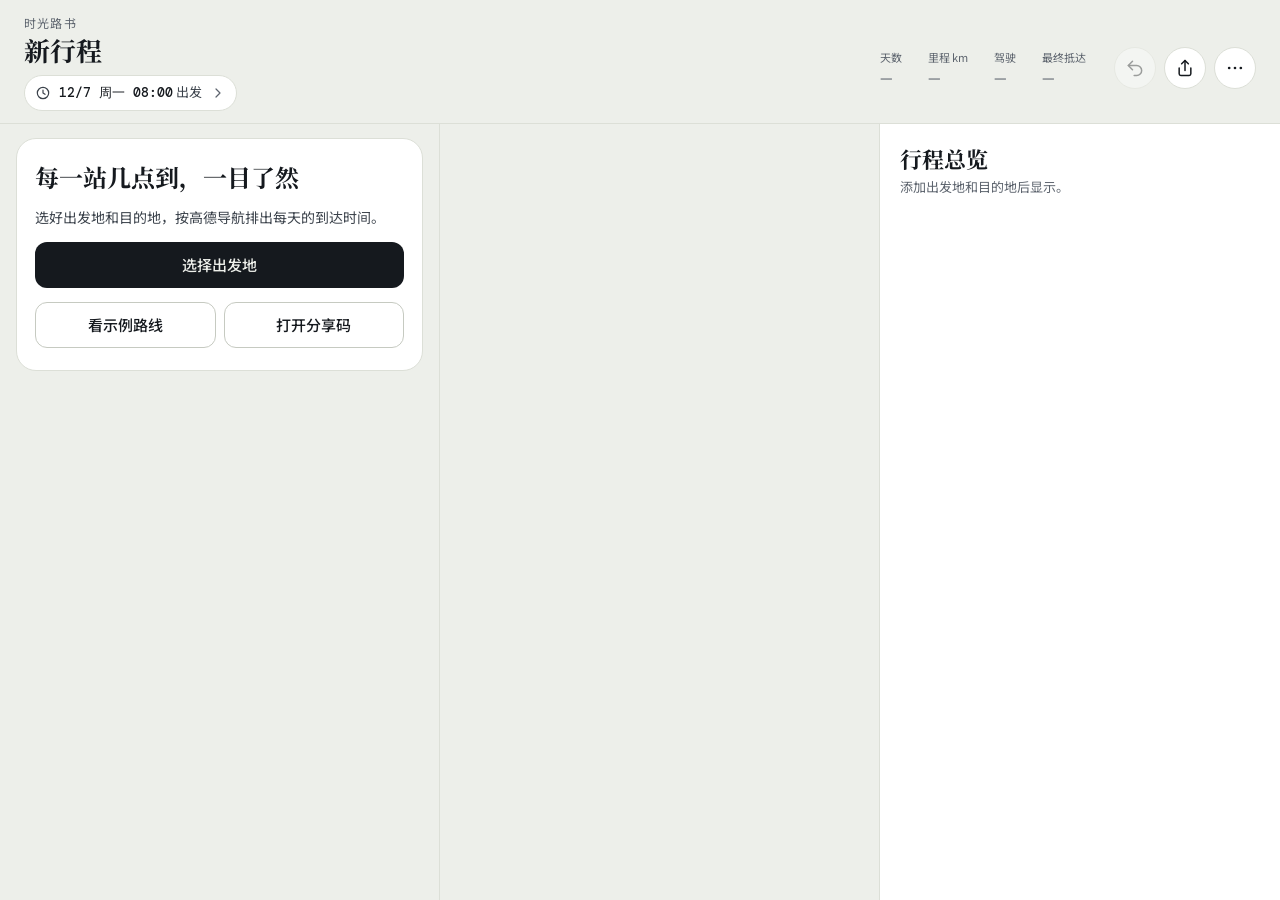
==== commit b5e21681: "feat: migrate remaining features to the new UI and retire the old page - Serve the redesigned UI at " ====
--- a/next/index.html
+++ b/next/index.html
@@ -2,105 +2,11 @@
 <html lang="zh-CN">
 <head>
   <meta charset="UTF-8">
-  <meta name="viewport" content="width=device-width, initial-scale=1, viewport-fit=cover, interactive-widget=resizes-content">
-  <meta name="theme-color" content="#EDEFEA" media="(prefers-color-scheme: light)">
-  <meta name="theme-color" content="#0E1114" media="(prefers-color-scheme: dark)">
   <title>时光路书</title>
-  <link rel="preconnect" href="https://fonts.googleapis.com">
-  <link rel="preconnect" href="https://fonts.gstatic.com" crossorigin>
-  <link rel="stylesheet" href="https://fonts.googleapis.com/css2?family=DM+Mono:wght@400;500&family=Noto+Sans+SC:wght@400;500;700&family=Noto+Serif+SC:wght@600;700&display=swap">
-  <link rel="stylesheet" href="./app.css?v=20261012-next2">
-  <script>try{var t=localStorage.getItem('roadbook.theme');if(t==='dark'||t==='light')document.documentElement.dataset.theme=t;}catch(e){}</script>
+  <meta name="robots" content="noindex">
+  <link rel="canonical" href="https://road.ox88.work/">
+  <script>location.replace('../' + location.search + location.hash);</script>
+  <noscript><meta http-equiv="refresh" content="0; url=../"></noscript>
 </head>
-<body>
-<div class="app" id="app">
-  <header class="top">
-    <div class="collapsible"><div>
-      <div class="brand-row">时光路书 <span class="tag">新版预览</span></div>
-      <h1 id="tripName">新行程</h1>
-      <button class="depart-chip press" id="departChip" type="button"></button>
-    </div></div>
-    <div class="stats" aria-label="行程摘要">
-      <div class="stat"><span>天数</span><strong id="stDays">—</strong></div>
-      <div class="stat"><span>里程 km</span><strong id="stKm">—</strong></div>
-      <div class="stat"><span>驾驶</span><strong id="stDrive">—</strong></div>
-      <div class="stat"><span>最终抵达</span><strong id="stEnd">—</strong></div>
-    </div>
-    <div class="top-actions">
-      <button class="icon-btn press" id="undoBtn" type="button" aria-label="撤销上一步" title="撤销（⌘Z）" disabled></button>
-      <button class="icon-btn press" id="shareBtn" type="button" aria-label="分享与导出"></button>
-      <button class="icon-btn press" id="moreBtn" type="button" aria-label="更多操作" aria-haspopup="menu" aria-expanded="false"></button>
-    </div>
-    <nav class="daychips" id="dayChips" aria-label="按天跳转"></nav>
-  </header>
-
-  <div class="panes">
-    <section class="pane pane-trip is-active" id="paneTrip" aria-label="行程时间轴">
-      <div class="pane-inner">
-        <section class="welcome" id="welcome" hidden>
-          <h2>规划一次自驾，每一站几点到一目了然</h2>
-          <p>选好出发地和目的地，按高德驾车导航推算每一站的到达时间，并提醒日落后驾驶和过夜安排。</p>
-          <button class="btn btn-primary press" id="pickOrigin" type="button">选择出发地</button>
-          <button class="btn btn-ghost press" id="loadSample" type="button">载入示例：青甘大环线</button>
-        </section>
-        <section class="warns" id="warns" data-open="false" hidden>
-          <button class="warns-head" id="warnsToggle" type="button" aria-expanded="false" aria-controls="warnsList"></button>
-          <div class="warns-list" id="warnsList"><div id="warnsItems"></div></div>
-        </section>
-        <div class="tl-tools" id="tlTools">
-          <h2>时间轴</h2>
-          <button class="tool-btn press" id="reorderBtn" type="button"></button>
-        </div>
-        <div class="tl" id="tl"></div>
-        <button class="add-big press" id="addBtn" type="button"></button>
-        <p class="foot" id="foot">里程与驾驶时长来自高德驾车导航（高速优先）的基础预计时长，不含休息与临时路况。</p>
-      </div>
-    </section>
-
-    <section class="pane pane-map" id="paneMap" aria-label="路线地图">
-      <div class="pane-inner">
-        <div class="map-days" id="mapDays" role="group" aria-label="按天筛选路线"></div>
-        <div class="map-wrap" id="mapWrap">
-          <div class="map" id="map">
-            <svg id="mapSvg" aria-hidden="true"></svg>
-            <div id="pins"></div>
-            <div class="amap" id="amap" aria-label="高德地图路线"></div>
-            <span class="map-loading" id="mapLoading" hidden><i class="spin"></i>正在加载高德地图</span>
-            <span class="map-note" id="mapNote">示意图 · 高德地图暂不可用</span>
-          </div>
-        </div>
-        <div class="day-list" id="dayList"></div>
-      </div>
-    </section>
-
-    <section class="pane pane-done" id="paneDone" aria-label="总览">
-      <div class="pane-inner" id="doneInner"></div>
-    </section>
-
-    <aside class="inspector" id="inspector" aria-label="站点详情与总览"></aside>
-  </div>
-
-  <nav class="tabbar" role="tablist" aria-label="视图">
-    <span class="tab-ind" id="tabInd"></span>
-    <button class="tab" role="tab" data-tab="trip" aria-selected="true" type="button"></button>
-    <button class="tab" role="tab" data-tab="map" aria-selected="false" type="button"></button>
-    <button class="tab" role="tab" data-tab="done" aria-selected="false" type="button"></button>
-  </nav>
-</div>
-
-<div class="layer" id="layer" hidden>
-  <div class="scrim" id="scrim"></div>
-  <section class="sheet" id="sheet" role="dialog" aria-modal="true" aria-label="编辑" tabindex="-1">
-    <div class="grab" aria-hidden="true"></div>
-    <div class="sheet-body" id="sheetBody"></div>
-  </section>
-</div>
-
-<div class="toast" id="toast" role="status" aria-live="polite"><span id="toastMsg"></span><button id="toastUndo" type="button" hidden>撤销</button></div>
-
-<!-- config.js 只包含公开的 Worker 地址；高德 Key 与安全码留在 Worker Secrets。 -->
-<script src="../config.js?v=20260911-turnstile1"></script>
-<script src="./api.js?v=20261012-next1"></script>
-<script src="./app.js?v=20261012-next2"></script>
-</body>
+<body><p>时光路书已搬到 <a href="../">首页</a>。</p></body>
 </html>
